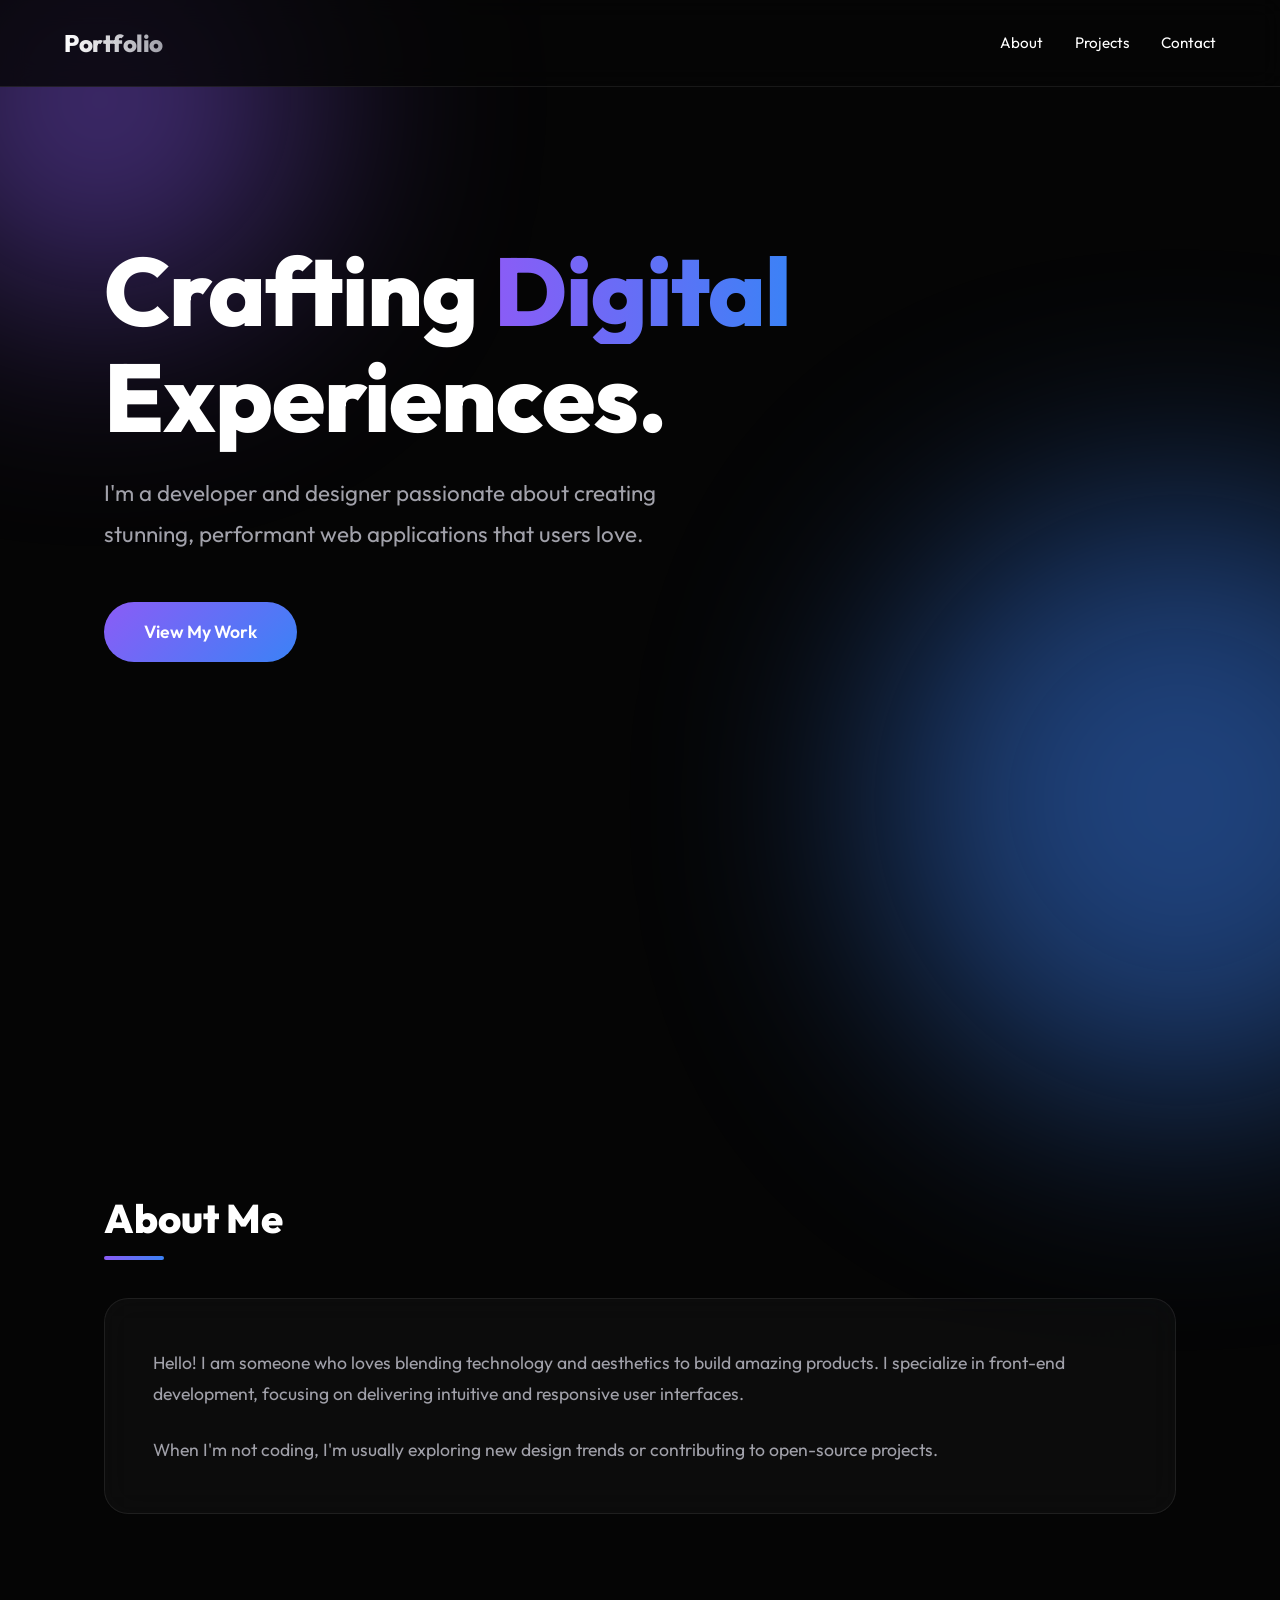
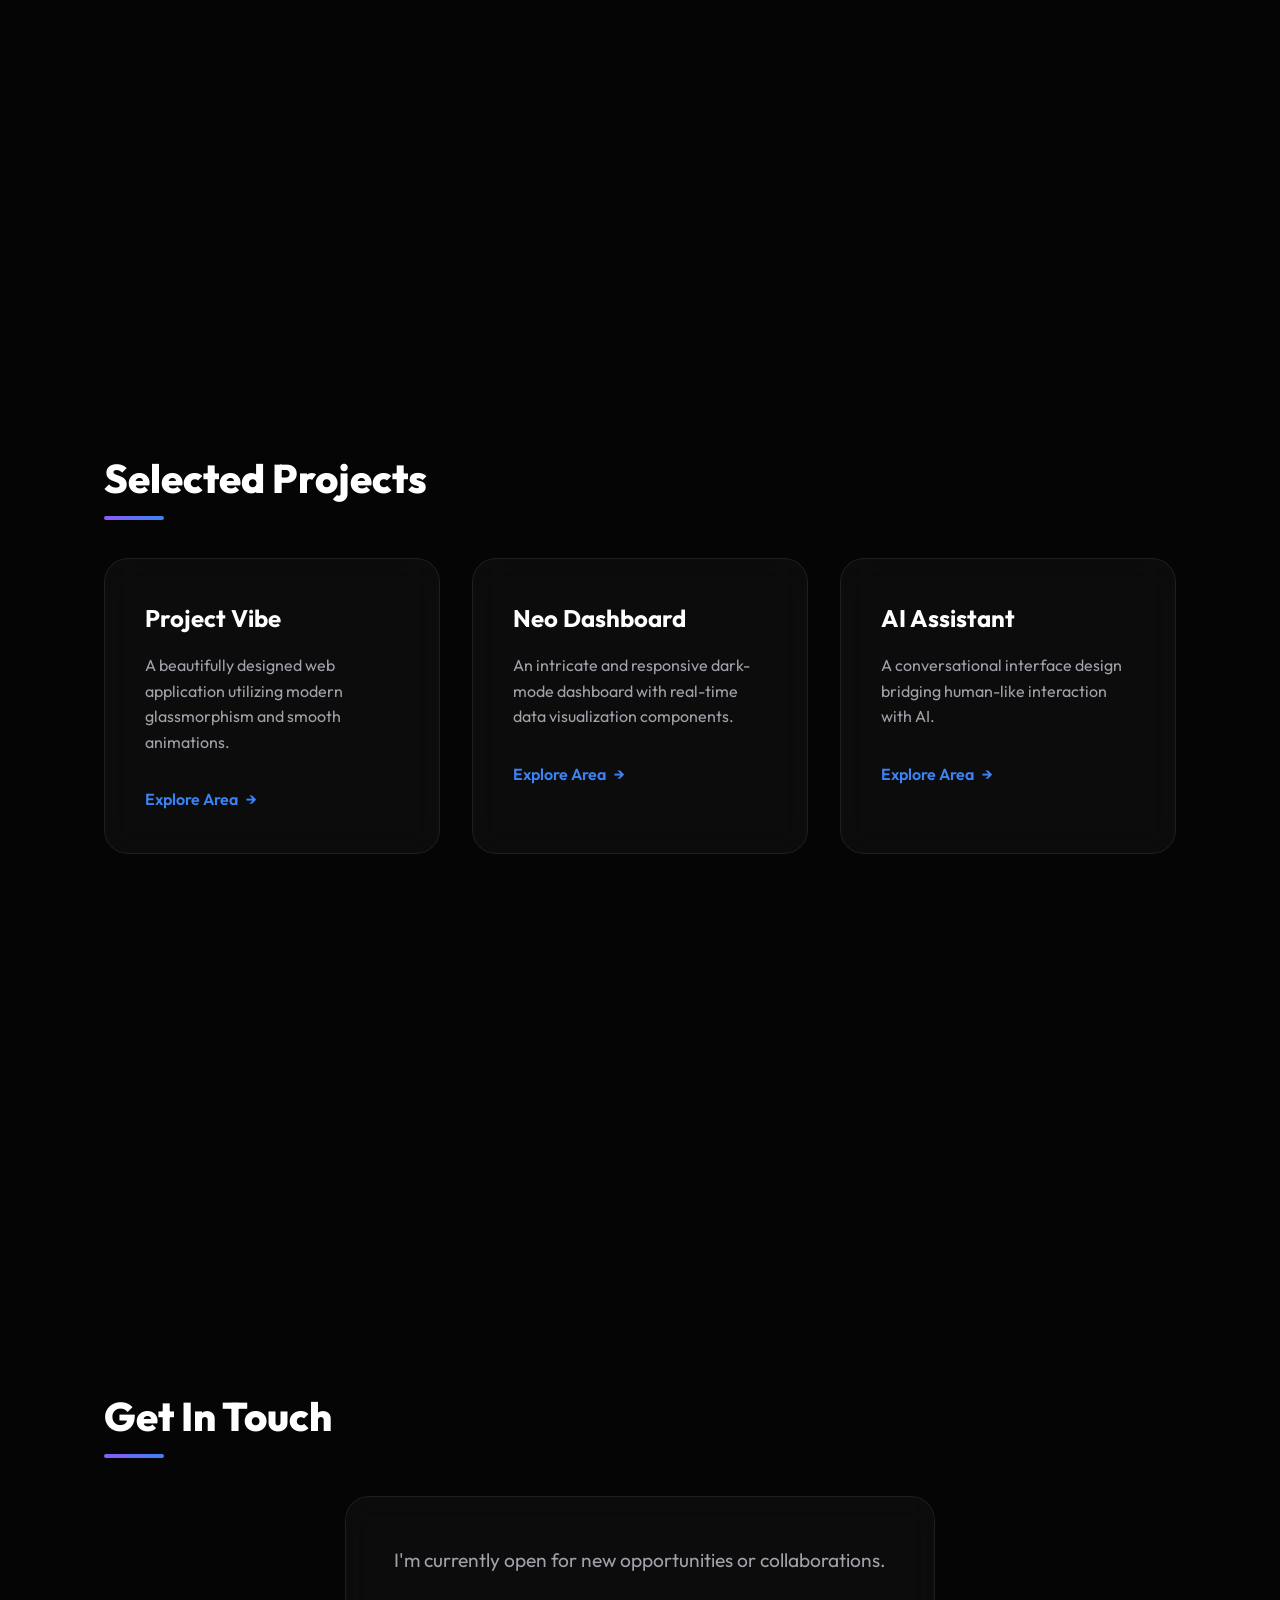
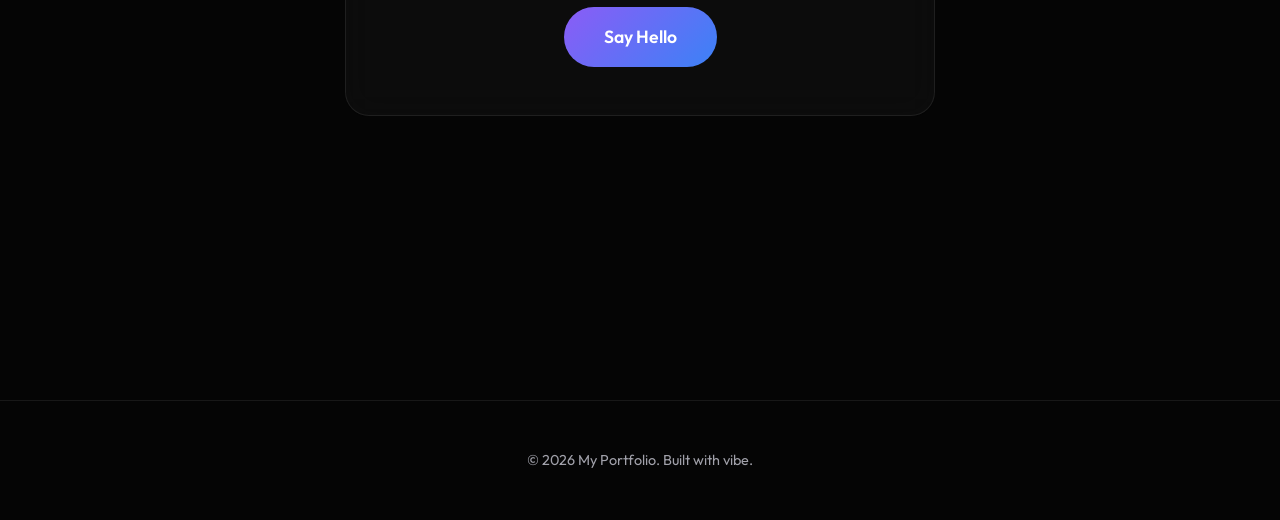
==== index.html @ 525f963e "Initial commit of website" ====
<!DOCTYPE html>
<html lang="en">
<head>
    <meta charset="UTF-8">
    <meta name="viewport" content="width=device-width, initial-scale=1.0">
    <title>My Portfolio</title>
    <meta name="description" content="Personal portfolio website">
    <link href="https://fonts.googleapis.com/css2?family=Outfit:wght@300;400;600;800&display=swap" rel="stylesheet">
    <link rel="stylesheet" href="styles.css">
</head>
<body>
    <div class="blob blob-1"></div>
    <div class="blob blob-2"></div>
    
    <nav class="navbar">
        <div class="logo">Portfolio</div>
        <ul class="nav-links">
            <li><a href="#about">About</a></li>
            <li><a href="#projects">Projects</a></li>
            <li><a href="#contact">Contact</a></li>
        </ul>
    </nav>

    <main>
        <section id="hero" class="hero section-reveal">
            <div class="hero-content">
                <h1 class="hero-title">Crafting <span class="gradient-text">Digital</span> <br> Experiences.</h1>
                <p class="hero-subtitle">I'm a developer and designer passionate about creating stunning, performant web applications that users love.</p>
                <a href="#projects" class="cta-button">View My Work</a>
            </div>
        </section>

        <section id="about" class="about section-reveal">
            <h2 class="section-title">About Me</h2>
            <div class="glass-card about-card">
                <div class="about-text">
                    <p>Hello! I am someone who loves blending technology and aesthetics to build amazing products. I specialize in front-end development, focusing on delivering intuitive and responsive user interfaces.</p>
                    <p>When I'm not coding, I'm usually exploring new design trends or contributing to open-source projects.</p>
                </div>
            </div>
        </section>

        <section id="projects" class="projects section-reveal">
            <h2 class="section-title">Selected Projects</h2>
            <div class="projects-grid">
                <div class="glass-card project-card">
                    <div class="project-content">
                        <h3>Project Vibe</h3>
                        <p>A beautifully designed web application utilizing modern glassmorphism and smooth animations.</p>
                        <a href="#" class="project-link">Explore Area</a>
                    </div>
                </div>
                <div class="glass-card project-card">
                    <div class="project-content">
                        <h3>Neo Dashboard</h3>
                        <p>An intricate and responsive dark-mode dashboard with real-time data visualization components.</p>
                        <a href="#" class="project-link">Explore Area</a>
                    </div>
                </div>
                <div class="glass-card project-card">
                    <div class="project-content">
                        <h3>AI Assistant</h3>
                        <p>A conversational interface design bridging human-like interaction with AI.</p>
                        <a href="#" class="project-link">Explore Area</a>
                    </div>
                </div>
            </div>
        </section>

        <section id="contact" class="contact section-reveal">
            <h2 class="section-title">Get In Touch</h2>
            <div class="glass-card contact-card">
                <p>I'm currently open for new opportunities or collaborations.</p>
                <a href="mailto:hello@example.com" class="cta-button">Say Hello</a>
            </div>
        </section>
    </main>

    <footer>
        <p>&copy; <span id="year"></span> My Portfolio. Built with vibe.</p>
    </footer>

    <script src="script.js"></script>
</body>
</html>
---- styles.css ----
:root {
    --bg-color: #050505;
    --text-color: #ffffff;
    --text-muted: #a1a1aa;
    --accent-1: #8b5cf6;
    --accent-2: #3b82f6;
    --glass-bg: rgba(255, 255, 255, 0.03);
    --glass-border: rgba(255, 255, 255, 0.08);
}

* {
    margin: 0;
    padding: 0;
    box-sizing: border-box;
}

html {
    scroll-behavior: smooth;
}

body {
    font-family: 'Outfit', sans-serif;
    background-color: var(--bg-color);
    color: var(--text-color);
    line-height: 1.6;
    overflow-x: hidden;
    position: relative;
}

/* Background Blobs for vibe */
.blob {
    position: fixed;
    border-radius: 50%;
    filter: blur(120px);
    z-index: -1;
    opacity: 0.5;
    animation: float 20s infinite alternate ease-in-out;
}

.blob-1 {
    width: 400px;
    height: 400px;
    background: var(--accent-1);
    top: -100px;
    left: -100px;
}

.blob-2 {
    width: 600px;
    height: 600px;
    background: var(--accent-2);
    bottom: -200px;
    right: -200px;
    animation-delay: -5s;
}

@keyframes float {
    0% { transform: translate(0, 0) scale(1); }
    100% { transform: translate(100px, 50px) scale(1.2); }
}

/* Navigation */
.navbar {
    display: flex;
    justify-content: space-between;
    align-items: center;
    padding: 1.5rem 5%;
    position: fixed;
    top: 0;
    width: 100%;
    z-index: 100;
    background: rgba(5, 5, 5, 0.8);
    backdrop-filter: blur(12px);
    border-bottom: 1px solid var(--glass-border);
    transition: all 0.3s ease;
}

.logo {
    font-size: 1.5rem;
    font-weight: 800;
    letter-spacing: -0.5px;
    background: linear-gradient(to right, var(--text-color), var(--text-muted));
    -webkit-background-clip: text;
    -webkit-text-fill-color: transparent;
}

.nav-links {
    list-style: none;
    display: flex;
    gap: 2rem;
}

.nav-links a {
    color: var(--text-color);
    text-decoration: none;
    font-size: 0.95rem;
    font-weight: 400;
    transition: color 0.3s ease;
}

.nav-links a:hover {
    color: var(--accent-1);
}

/* Sections */
main {
    padding: 0 5%;
    max-width: 1200px;
    margin: 0 auto;
}

section {
    min-height: 100vh;
    display: flex;
    flex-direction: column;
    justify-content: center;
    padding: 8rem 0;
}

.section-title {
    font-size: 2.5rem;
    font-weight: 800;
    margin-bottom: 3rem;
    position: relative;
    display: inline-block;
}

.section-title::after {
    content: '';
    position: absolute;
    bottom: -10px;
    left: 0;
    width: 60px;
    height: 4px;
    background: linear-gradient(90deg, var(--accent-1), var(--accent-2));
    border-radius: 2px;
}

/* Hero */
.hero {
    min-height: 100vh;
    justify-content: center;
}

.hero-content {
    max-width: 800px;
}

.hero-title {
    font-size: clamp(3rem, 8vw, 6rem);
    font-weight: 800;
    line-height: 1.1;
    margin-bottom: 1.5rem;
    letter-spacing: -1px;
}

.gradient-text {
    background: linear-gradient(to right, var(--accent-1), var(--accent-2));
    -webkit-background-clip: text;
    -webkit-text-fill-color: transparent;
    display: inline-block;
}

.hero-subtitle {
    font-size: clamp(1.1rem, 2vw, 1.4rem);
    color: var(--text-muted);
    margin-bottom: 3rem;
    max-width: 600px;
    line-height: 1.8;
}

.cta-button {
    display: inline-block;
    padding: 1rem 2.5rem;
    background: linear-gradient(135deg, var(--accent-1), var(--accent-2));
    color: white;
    text-decoration: none;
    border-radius: 30px;
    font-weight: 600;
    font-size: 1.1rem;
    transition: transform 0.3s ease, box-shadow 0.3s ease;
    border: none;
    cursor: pointer;
}

.cta-button:hover {
    transform: translateY(-2px);
    box-shadow: 0 10px 20px rgba(139, 92, 246, 0.3);
}

/* Glassmorphism Cards */
.glass-card {
    background: var(--glass-bg);
    backdrop-filter: blur(16px);
    -webkit-backdrop-filter: blur(16px);
    border: 1px solid var(--glass-border);
    border-radius: 24px;
    padding: 3rem;
    transition: transform 0.4s ease, border-color 0.4s ease;
}

.glass-card:hover {
    transform: translateY(-5px);
    border-color: rgba(255, 255, 255, 0.2);
}

/* About */
.about-text {
    font-size: 1.1rem;
    line-height: 1.8;
    color: var(--text-muted);
}
.about-text p {
    margin-bottom: 1.5rem;
}
.about-text p:last-child {
    margin-bottom: 0;
}

/* Projects */
.projects-grid {
    display: grid;
    grid-template-columns: repeat(auto-fit, minmax(300px, 1fr));
    gap: 2rem;
}

.project-card {
    padding: 2.5rem;
    display: flex;
    flex-direction: column;
    justify-content: space-between;
}

.project-content h3 {
    font-size: 1.5rem;
    margin-bottom: 1rem;
}

.project-content p {
    color: var(--text-muted);
    margin-bottom: 2rem;
}

.project-link {
    color: var(--accent-2);
    text-decoration: none;
    font-weight: 600;
    display: inline-flex;
    align-items: center;
    gap: 0.5rem;
    transition: gap 0.3s ease;
}

.project-link::after {
    content: '→';
    transition: transform 0.3s ease;
}

.project-link:hover {
    gap: 0.8rem;
}

/* Contact */
.contact-card {
    text-align: center;
    max-width: 600px;
    margin: 0 auto;
}

.contact-card p {
    font-size: 1.2rem;
    margin-bottom: 2rem;
    color: var(--text-muted);
}

/* Footer */
footer {
    text-align: center;
    padding: 3rem 0;
    border-top: 1px solid var(--glass-border);
    color: var(--text-muted);
    font-size: 0.9rem;
}

/* Animations */
.section-reveal {
    opacity: 0;
    transform: translateY(30px);
    transition: all 0.8s cubic-bezier(0.5, 0, 0, 1);
}

.section-reveal.active {
    opacity: 1;
    transform: translateY(0);
}

@media (max-width: 768px) {
    .nav-links {
        display: none;
    }
    .hero-title {
        font-size: 3rem;
    }
    section {
        padding: 6rem 0;
    }
}
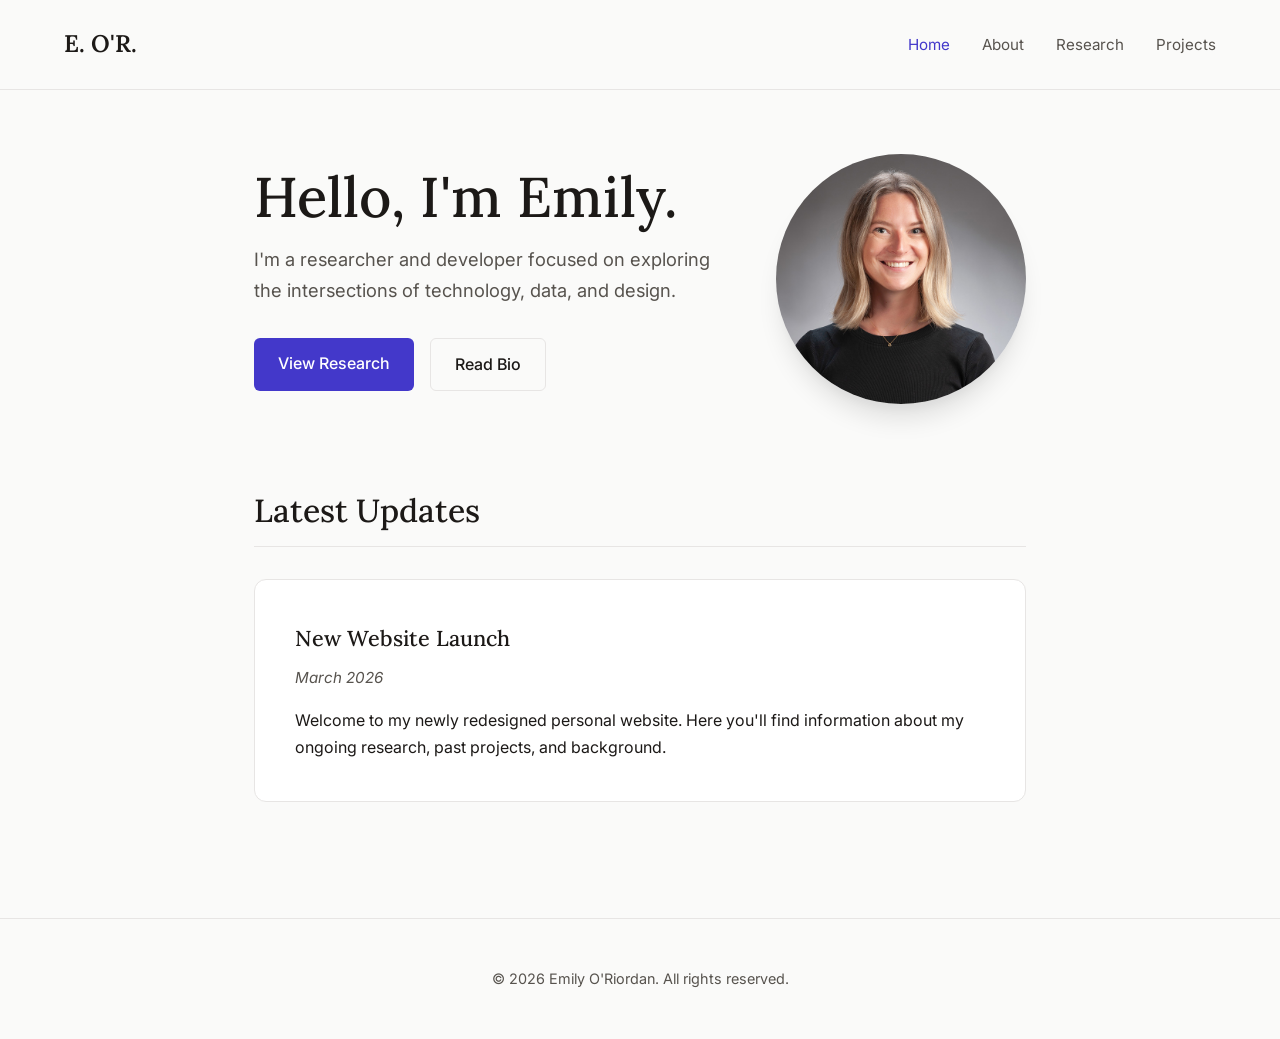
==== commit c987c762: "Redesigned to a multi-page light theme" ====
--- a/index.html
+++ b/index.html
@@ -3,81 +3,47 @@
 <head>
     <meta charset="UTF-8">
     <meta name="viewport" content="width=device-width, initial-scale=1.0">
-    <title>My Portfolio</title>
-    <meta name="description" content="Personal portfolio website">
-    <link href="https://fonts.googleapis.com/css2?family=Outfit:wght@300;400;600;800&display=swap" rel="stylesheet">
+    <title>Emily O'Riordan | Researcher</title>
+    <link href="https://fonts.googleapis.com/css2?family=Inter:wght@400;500&family=Lora:ital,wght@0,500;0,600;1,500&display=swap" rel="stylesheet">
     <link rel="stylesheet" href="styles.css">
 </head>
 <body>
-    <div class="blob blob-1"></div>
-    <div class="blob blob-2"></div>
-    
     <nav class="navbar">
-        <div class="logo">Portfolio</div>
+        <a href="index.html" class="logo">E. O'R.</a>
         <ul class="nav-links">
-            <li><a href="#about">About</a></li>
-            <li><a href="#projects">Projects</a></li>
-            <li><a href="#contact">Contact</a></li>
+            <li><a href="index.html" class="active">Home</a></li>
+            <li><a href="about.html">About</a></li>
+            <li><a href="research.html">Research</a></li>
+            <li><a href="projects.html">Projects</a></li>
         </ul>
     </nav>
 
     <main>
-        <section id="hero" class="hero section-reveal">
-            <div class="hero-content">
-                <h1 class="hero-title">Crafting <span class="gradient-text">Digital</span> <br> Experiences.</h1>
-                <p class="hero-subtitle">I'm a developer and designer passionate about creating stunning, performant web applications that users love.</p>
-                <a href="#projects" class="cta-button">View My Work</a>
-            </div>
-        </section>
-
-        <section id="about" class="about section-reveal">
-            <h2 class="section-title">About Me</h2>
-            <div class="glass-card about-card">
-                <div class="about-text">
-                    <p>Hello! I am someone who loves blending technology and aesthetics to build amazing products. I specialize in front-end development, focusing on delivering intuitive and responsive user interfaces.</p>
-                    <p>When I'm not coding, I'm usually exploring new design trends or contributing to open-source projects.</p>
+        <section class="hero">
+            <div class="hero-text">
+                <h1 class="hero-title">Hello, I'm Emily.</h1>
+                <p class="hero-subtitle">I'm a researcher and developer focused on exploring the intersections of technology, data, and design.</p>
+                <div class="button-group">
+                    <a href="research.html" class="btn">View Research</a>
+                    <a href="about.html" class="btn btn-outline">Read Bio</a>
                 </div>
             </div>
+            
+            <img src="profile.jpg" alt="Emily O'Riordan" class="profile-img">
         </section>
-
-        <section id="projects" class="projects section-reveal">
-            <h2 class="section-title">Selected Projects</h2>
-            <div class="projects-grid">
-                <div class="glass-card project-card">
-                    <div class="project-content">
-                        <h3>Project Vibe</h3>
-                        <p>A beautifully designed web application utilizing modern glassmorphism and smooth animations.</p>
-                        <a href="#" class="project-link">Explore Area</a>
-                    </div>
-                </div>
-                <div class="glass-card project-card">
-                    <div class="project-content">
-                        <h3>Neo Dashboard</h3>
-                        <p>An intricate and responsive dark-mode dashboard with real-time data visualization components.</p>
-                        <a href="#" class="project-link">Explore Area</a>
-                    </div>
-                </div>
-                <div class="glass-card project-card">
-                    <div class="project-content">
-                        <h3>AI Assistant</h3>
-                        <p>A conversational interface design bridging human-like interaction with AI.</p>
-                        <a href="#" class="project-link">Explore Area</a>
-                    </div>
-                </div>
-            </div>
-        </section>
-
-        <section id="contact" class="contact section-reveal">
-            <h2 class="section-title">Get In Touch</h2>
-            <div class="glass-card contact-card">
-                <p>I'm currently open for new opportunities or collaborations.</p>
-                <a href="mailto:hello@example.com" class="cta-button">Say Hello</a>
+        
+        <section>
+            <h2 class="section-title">Latest Updates</h2>
+            <div class="card">
+                <h3 class="card-title">New Website Launch</h3>
+                <p class="card-meta">March 2026</p>
+                <p>Welcome to my newly redesigned personal website. Here you'll find information about my ongoing research, past projects, and background.</p>
             </div>
         </section>
     </main>
 
     <footer>
-        <p>&copy; <span id="year"></span> My Portfolio. Built with vibe.</p>
+        <p>&copy; <span id="year"></span> Emily O'Riordan. All rights reserved.</p>
     </footer>
 
     <script src="script.js"></script>
--- a/styles.css
+++ b/styles.css
@@ -1,307 +1,157 @@
 :root {
-    --bg-color: #050505;
-    --text-color: #ffffff;
-    --text-muted: #a1a1aa;
-    --accent-1: #8b5cf6;
-    --accent-2: #3b82f6;
-    --glass-bg: rgba(255, 255, 255, 0.03);
-    --glass-border: rgba(255, 255, 255, 0.08);
+    --bg-color: #FAFAF9;
+    --surface-color: #FFFFFF;
+    --text-main: #1C1917;
+    --text-muted: #57534E;
+    --accent: #4338CA;
+    --accent-hover: #3730A3;
+    --border-color: #E7E5E4;
 }
 
-* {
-    margin: 0;
-    padding: 0;
-    box-sizing: border-box;
+* { margin: 0; padding: 0; box-sizing: border-box; }
+html { scroll-behavior: smooth; }
+body {
+    font-family: 'Inter', sans-serif;
+    background-color: var(--bg-color);
+    color: var(--text-main);
+    line-height: 1.7;
+    -webkit-font-smoothing: antialiased;
 }
 
-html {
-    scroll-behavior: smooth;
+h1, h2, h3, h4 {
+    font-family: 'Lora', serif;
+    font-weight: 500;
+    color: var(--text-main);
 }
 
-body {
-    font-family: 'Outfit', sans-serif;
-    background-color: var(--bg-color);
-    color: var(--text-color);
-    line-height: 1.6;
-    overflow-x: hidden;
-    position: relative;
-}
-
-/* Background Blobs for vibe */
-.blob {
-    position: fixed;
-    border-radius: 50%;
-    filter: blur(120px);
-    z-index: -1;
-    opacity: 0.5;
-    animation: float 20s infinite alternate ease-in-out;
-}
-
-.blob-1 {
-    width: 400px;
-    height: 400px;
-    background: var(--accent-1);
-    top: -100px;
-    left: -100px;
-}
-
-.blob-2 {
-    width: 600px;
-    height: 600px;
-    background: var(--accent-2);
-    bottom: -200px;
-    right: -200px;
-    animation-delay: -5s;
-}
-
-@keyframes float {
-    0% { transform: translate(0, 0) scale(1); }
-    100% { transform: translate(100px, 50px) scale(1.2); }
-}
-
-/* Navigation */
 .navbar {
     display: flex;
     justify-content: space-between;
     align-items: center;
     padding: 1.5rem 5%;
-    position: fixed;
+    background: rgba(250, 250, 249, 0.9);
+    backdrop-filter: blur(10px);
+    -webkit-backdrop-filter: blur(10px);
+    border-bottom: 1px solid var(--border-color);
+    position: sticky;
     top: 0;
-    width: 100%;
     z-index: 100;
-    background: rgba(5, 5, 5, 0.8);
-    backdrop-filter: blur(12px);
-    border-bottom: 1px solid var(--glass-border);
-    transition: all 0.3s ease;
 }
 
 .logo {
+    font-family: 'Lora', serif;
     font-size: 1.5rem;
-    font-weight: 800;
-    letter-spacing: -0.5px;
-    background: linear-gradient(to right, var(--text-color), var(--text-muted));
-    -webkit-background-clip: text;
-    -webkit-text-fill-color: transparent;
+    font-weight: 600;
+    text-decoration: none;
+    color: var(--text-main);
 }
 
-.nav-links {
-    list-style: none;
-    display: flex;
-    gap: 2rem;
+.nav-links { display: flex; gap: 2rem; list-style: none; }
+.nav-links a {
+    color: var(--text-muted);
+    text-decoration: none;
+    font-size: 0.95rem;
+    transition: color 0.2s;
+}
+.nav-links a:hover, .nav-links a.active {
+    color: var(--accent);
 }
 
-.nav-links a {
-    color: var(--text-color);
-    text-decoration: none;
-    font-size: 0.95rem;
-    font-weight: 400;
-    transition: color 0.3s ease;
+main {
+    max-width: 900px;
+    margin: 4rem auto;
+    padding: 0 5%;
+    min-height: calc(100vh - 200px);
 }
 
-.nav-links a:hover {
-    color: var(--accent-1);
+.hero {
+    display: flex;
+    align-items: center;
+    gap: 4rem;
+    margin-bottom: 5rem;
 }
 
-/* Sections */
-main {
-    padding: 0 5%;
-    max-width: 1200px;
-    margin: 0 auto;
-}
-
-section {
-    min-height: 100vh;
-    display: flex;
-    flex-direction: column;
-    justify-content: center;
-    padding: 8rem 0;
-}
-
-.section-title {
-    font-size: 2.5rem;
-    font-weight: 800;
-    margin-bottom: 3rem;
-    position: relative;
-    display: inline-block;
-}
-
-.section-title::after {
-    content: '';
-    position: absolute;
-    bottom: -10px;
-    left: 0;
-    width: 60px;
-    height: 4px;
-    background: linear-gradient(90deg, var(--accent-1), var(--accent-2));
-    border-radius: 2px;
-}
-
-/* Hero */
-.hero {
-    min-height: 100vh;
-    justify-content: center;
-}
-
-.hero-content {
-    max-width: 800px;
-}
-
+.hero-text { flex: 1; }
 .hero-title {
-    font-size: clamp(3rem, 8vw, 6rem);
-    font-weight: 800;
+    font-size: 3.5rem;
+    margin-bottom: 1rem;
     line-height: 1.1;
-    margin-bottom: 1.5rem;
-    letter-spacing: -1px;
-}
-
-.gradient-text {
-    background: linear-gradient(to right, var(--accent-1), var(--accent-2));
-    -webkit-background-clip: text;
-    -webkit-text-fill-color: transparent;
-    display: inline-block;
 }
 
 .hero-subtitle {
-    font-size: clamp(1.1rem, 2vw, 1.4rem);
-    color: var(--text-muted);
-    margin-bottom: 3rem;
-    max-width: 600px;
-    line-height: 1.8;
-}
-
-.cta-button {
-    display: inline-block;
-    padding: 1rem 2.5rem;
-    background: linear-gradient(135deg, var(--accent-1), var(--accent-2));
-    color: white;
-    text-decoration: none;
-    border-radius: 30px;
-    font-weight: 600;
-    font-size: 1.1rem;
-    transition: transform 0.3s ease, box-shadow 0.3s ease;
-    border: none;
-    cursor: pointer;
-}
-
-.cta-button:hover {
-    transform: translateY(-2px);
-    box-shadow: 0 10px 20px rgba(139, 92, 246, 0.3);
-}
-
-/* Glassmorphism Cards */
-.glass-card {
-    background: var(--glass-bg);
-    backdrop-filter: blur(16px);
-    -webkit-backdrop-filter: blur(16px);
-    border: 1px solid var(--glass-border);
-    border-radius: 24px;
-    padding: 3rem;
-    transition: transform 0.4s ease, border-color 0.4s ease;
-}
-
-.glass-card:hover {
-    transform: translateY(-5px);
-    border-color: rgba(255, 255, 255, 0.2);
-}
-
-/* About */
-.about-text {
-    font-size: 1.1rem;
-    line-height: 1.8;
-    color: var(--text-muted);
-}
-.about-text p {
-    margin-bottom: 1.5rem;
-}
-.about-text p:last-child {
-    margin-bottom: 0;
-}
-
-/* Projects */
-.projects-grid {
-    display: grid;
-    grid-template-columns: repeat(auto-fit, minmax(300px, 1fr));
-    gap: 2rem;
-}
-
-.project-card {
-    padding: 2.5rem;
-    display: flex;
-    flex-direction: column;
-    justify-content: space-between;
-}
-
-.project-content h3 {
-    font-size: 1.5rem;
-    margin-bottom: 1rem;
-}
-
-.project-content p {
+    font-size: 1.15rem;
     color: var(--text-muted);
     margin-bottom: 2rem;
 }
 
-.project-link {
-    color: var(--accent-2);
-    text-decoration: none;
-    font-weight: 600;
-    display: inline-flex;
-    align-items: center;
-    gap: 0.5rem;
-    transition: gap 0.3s ease;
+.profile-img {
+    width: 250px;
+    height: 250px;
+    border-radius: 50%;
+    object-fit: cover;
+    box-shadow: 0 20px 25px -5px rgba(0, 0, 0, 0.1), 0 10px 10px -5px rgba(0, 0, 0, 0.04);
 }
 
-.project-link::after {
-    content: '→';
-    transition: transform 0.3s ease;
+.placeholder-img {
+    background: linear-gradient(135deg, #e0e7ff, #c7d2fe);
+    display: flex;
+    align-items: center;
+    justify-content: center;
+    font-size: 5rem;
+    color: var(--accent);
+    font-family: 'Lora', serif;
+    font-style: italic;
 }
 
-.project-link:hover {
-    gap: 0.8rem;
+.btn {
+    display: inline-block;
+    padding: 0.75rem 1.5rem;
+    background-color: var(--accent);
+    color: white;
+    text-decoration: none;
+    border-radius: 6px;
+    font-weight: 500;
+    transition: background-color 0.2s, transform 0.2s;
 }
 
-/* Contact */
-.contact-card {
-    text-align: center;
-    max-width: 600px;
-    margin: 0 auto;
+.btn:hover { background-color: var(--accent-hover); transform: translateY(-1px); }
+.btn-outline {
+    background-color: transparent;
+    color: var(--text-main);
+    border: 1px solid var(--border-color);
+}
+.btn-outline:hover { background-color: var(--surface-color); color: var(--accent); }
+
+.button-group { display: flex; gap: 1rem; }
+
+.section-title { font-size: 2rem; margin-bottom: 2rem; padding-bottom: 0.5rem; border-bottom: 1px solid var(--border-color); }
+
+.card {
+    background: var(--surface-color);
+    border: 1px solid var(--border-color);
+    border-radius: 12px;
+    padding: 2.5rem;
+    margin-bottom: 1.5rem;
+    transition: box-shadow 0.3s;
 }
 
-.contact-card p {
-    font-size: 1.2rem;
-    margin-bottom: 2rem;
-    color: var(--text-muted);
+.card:hover {
+    box-shadow: 0 10px 15px -3px rgba(0, 0, 0, 0.05);
 }
 
-/* Footer */
+.card-title { font-size: 1.35rem; margin-bottom: 0.5rem; }
+.card-meta { font-size: 0.95rem; color: var(--text-muted); margin-bottom: 1rem; font-style: italic; }
+
 footer {
     text-align: center;
     padding: 3rem 0;
-    border-top: 1px solid var(--glass-border);
     color: var(--text-muted);
+    border-top: 1px solid var(--border-color);
     font-size: 0.9rem;
 }
 
-/* Animations */
-.section-reveal {
-    opacity: 0;
-    transform: translateY(30px);
-    transition: all 0.8s cubic-bezier(0.5, 0, 0, 1);
+@media (max-width: 768px) {
+    .nav-links { display: none; }
+    .hero { flex-direction: column-reverse; text-align: center; gap: 2rem; }
+    .button-group { justify-content: center; }
 }
-
-.section-reveal.active {
-    opacity: 1;
-    transform: translateY(0);
-}
-
-@media (max-width: 768px) {
-    .nav-links {
-        display: none;
-    }
-    .hero-title {
-        font-size: 3rem;
-    }
-    section {
-        padding: 6rem 0;
-    }
-}
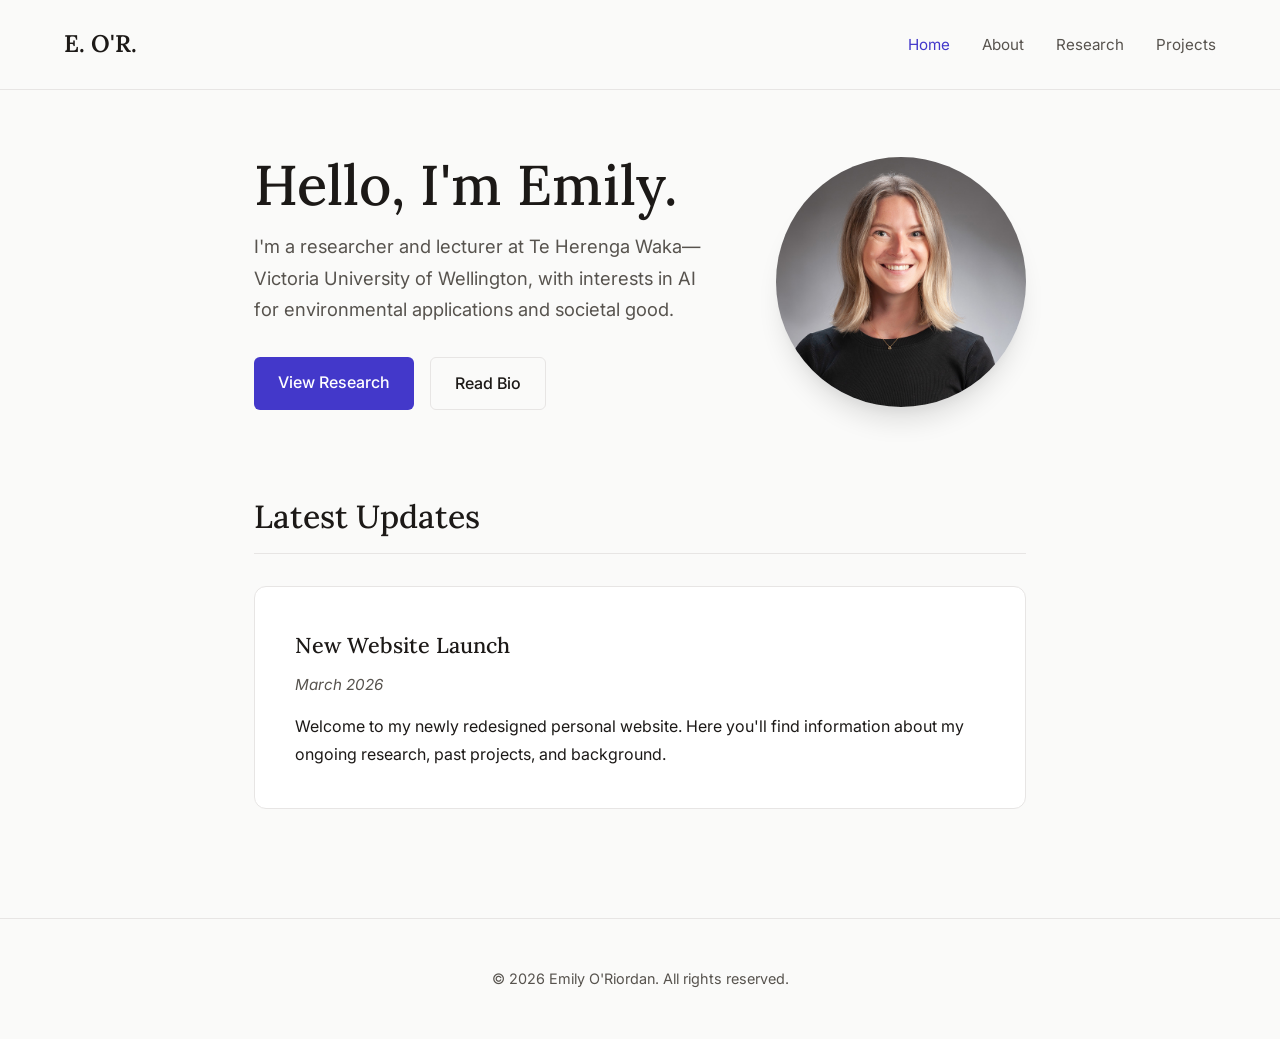
==== commit 37eff077: "Update index page information" ====
--- a/index.html
+++ b/index.html
@@ -1,12 +1,16 @@
 <!DOCTYPE html>
 <html lang="en">
+
 <head>
     <meta charset="UTF-8">
     <meta name="viewport" content="width=device-width, initial-scale=1.0">
     <title>Emily O'Riordan | Researcher</title>
-    <link href="https://fonts.googleapis.com/css2?family=Inter:wght@400;500&family=Lora:ital,wght@0,500;0,600;1,500&display=swap" rel="stylesheet">
+    <link
+        href="https://fonts.googleapis.com/css2?family=Inter:wght@400;500&family=Lora:ital,wght@0,500;0,600;1,500&display=swap"
+        rel="stylesheet">
     <link rel="stylesheet" href="styles.css">
 </head>
+
 <body>
     <nav class="navbar">
         <a href="index.html" class="logo">E. O'R.</a>
@@ -22,22 +26,24 @@
         <section class="hero">
             <div class="hero-text">
                 <h1 class="hero-title">Hello, I'm Emily.</h1>
-                <p class="hero-subtitle">I'm a researcher and developer focused on exploring the intersections of technology, data, and design.</p>
+                <p class="hero-subtitle">I'm a researcher and lecturer at Te Herenga Waka—Victoria University of
+                    Wellington, with interests in AI for environmental applications and societal good.</p>
                 <div class="button-group">
                     <a href="research.html" class="btn">View Research</a>
                     <a href="about.html" class="btn btn-outline">Read Bio</a>
                 </div>
             </div>
-            
+
             <img src="profile.jpg" alt="Emily O'Riordan" class="profile-img">
         </section>
-        
+
         <section>
             <h2 class="section-title">Latest Updates</h2>
             <div class="card">
                 <h3 class="card-title">New Website Launch</h3>
                 <p class="card-meta">March 2026</p>
-                <p>Welcome to my newly redesigned personal website. Here you'll find information about my ongoing research, past projects, and background.</p>
+                <p>Welcome to my newly redesigned personal website. Here you'll find information about my ongoing
+                    research, past projects, and background.</p>
             </div>
         </section>
     </main>
@@ -48,4 +54,5 @@
 
     <script src="script.js"></script>
 </body>
-</html>
+
+</html>
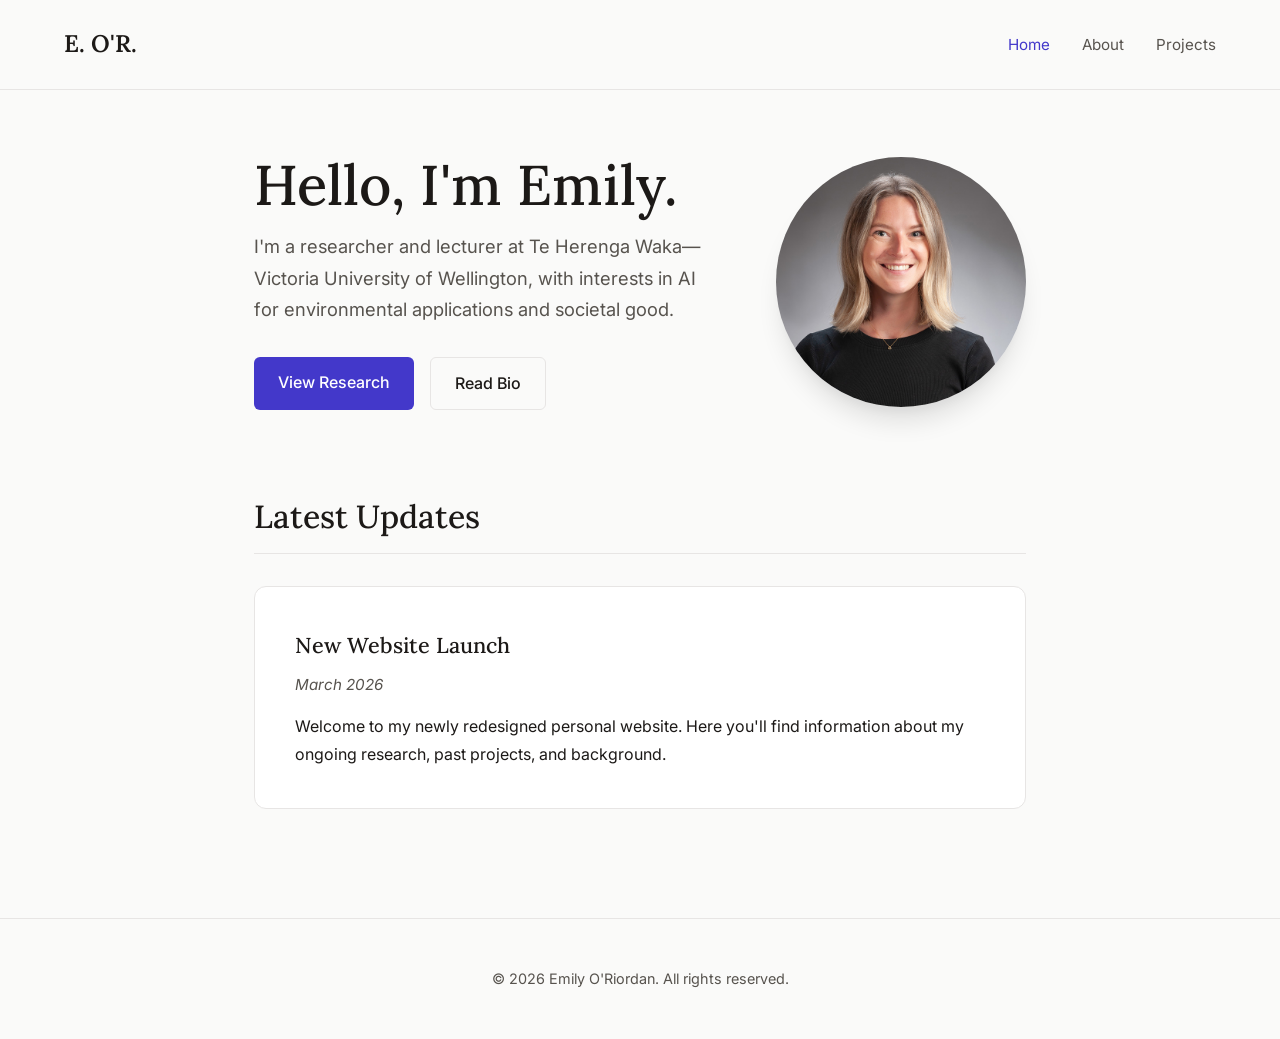
==== commit 2e5add37: "Remove research page for now" ====
--- a/index.html
+++ b/index.html
@@ -17,7 +17,7 @@
         <ul class="nav-links">
             <li><a href="index.html" class="active">Home</a></li>
             <li><a href="about.html">About</a></li>
-            <li><a href="research.html">Research</a></li>
+            <!-- <li><a href="research.html">Research</a></li> -->
             <li><a href="projects.html">Projects</a></li>
         </ul>
     </nav>
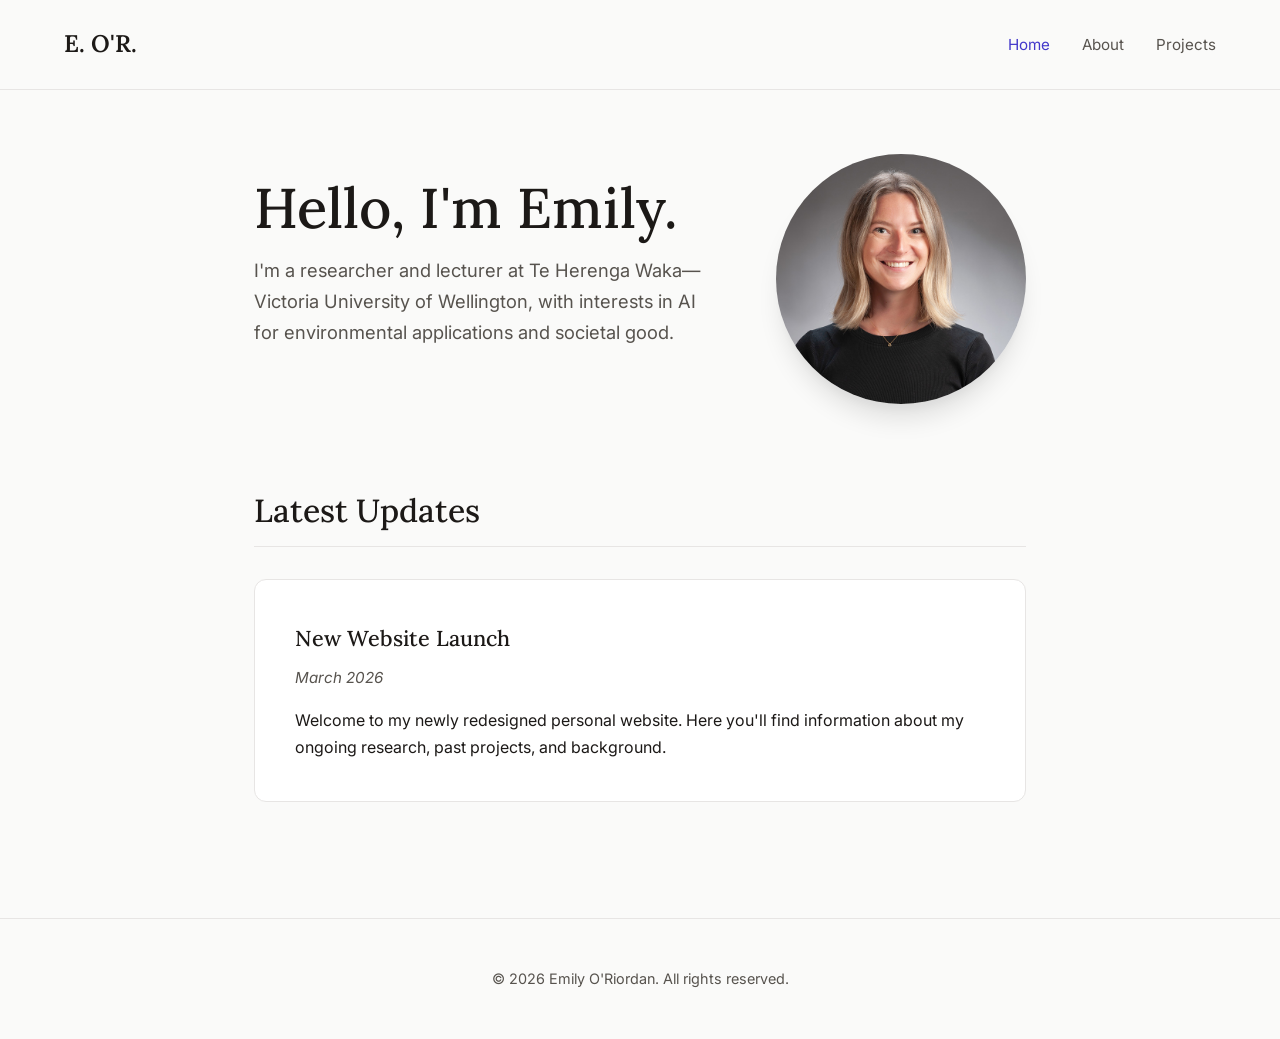
==== commit c163877c: "Remove buttons in index page" ====
--- a/index.html
+++ b/index.html
@@ -28,10 +28,10 @@
                 <h1 class="hero-title">Hello, I'm Emily.</h1>
                 <p class="hero-subtitle">I'm a researcher and lecturer at Te Herenga Waka—Victoria University of
                     Wellington, with interests in AI for environmental applications and societal good.</p>
-                <div class="button-group">
+                <!-- <div class="button-group">
                     <a href="research.html" class="btn">View Research</a>
                     <a href="about.html" class="btn btn-outline">Read Bio</a>
-                </div>
+                </div> -->
             </div>
 
             <img src="profile.jpg" alt="Emily O'Riordan" class="profile-img">
